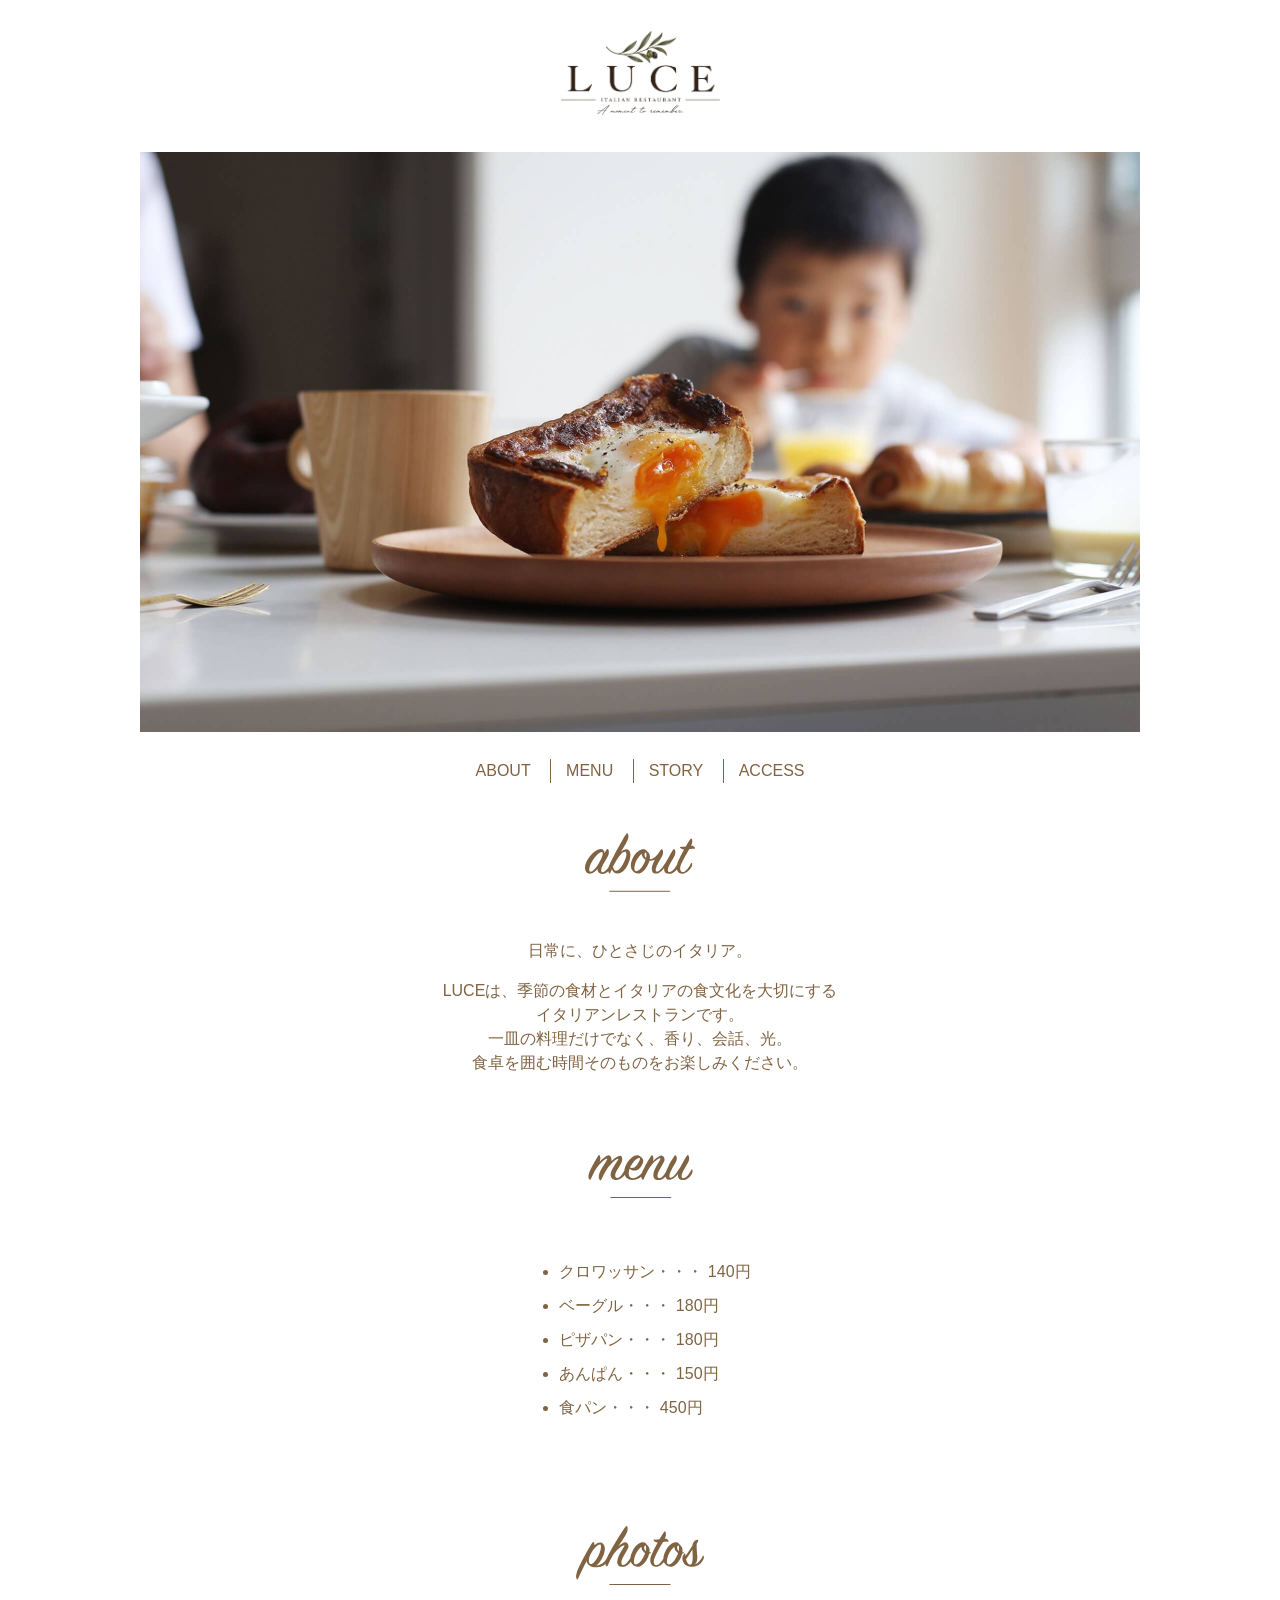
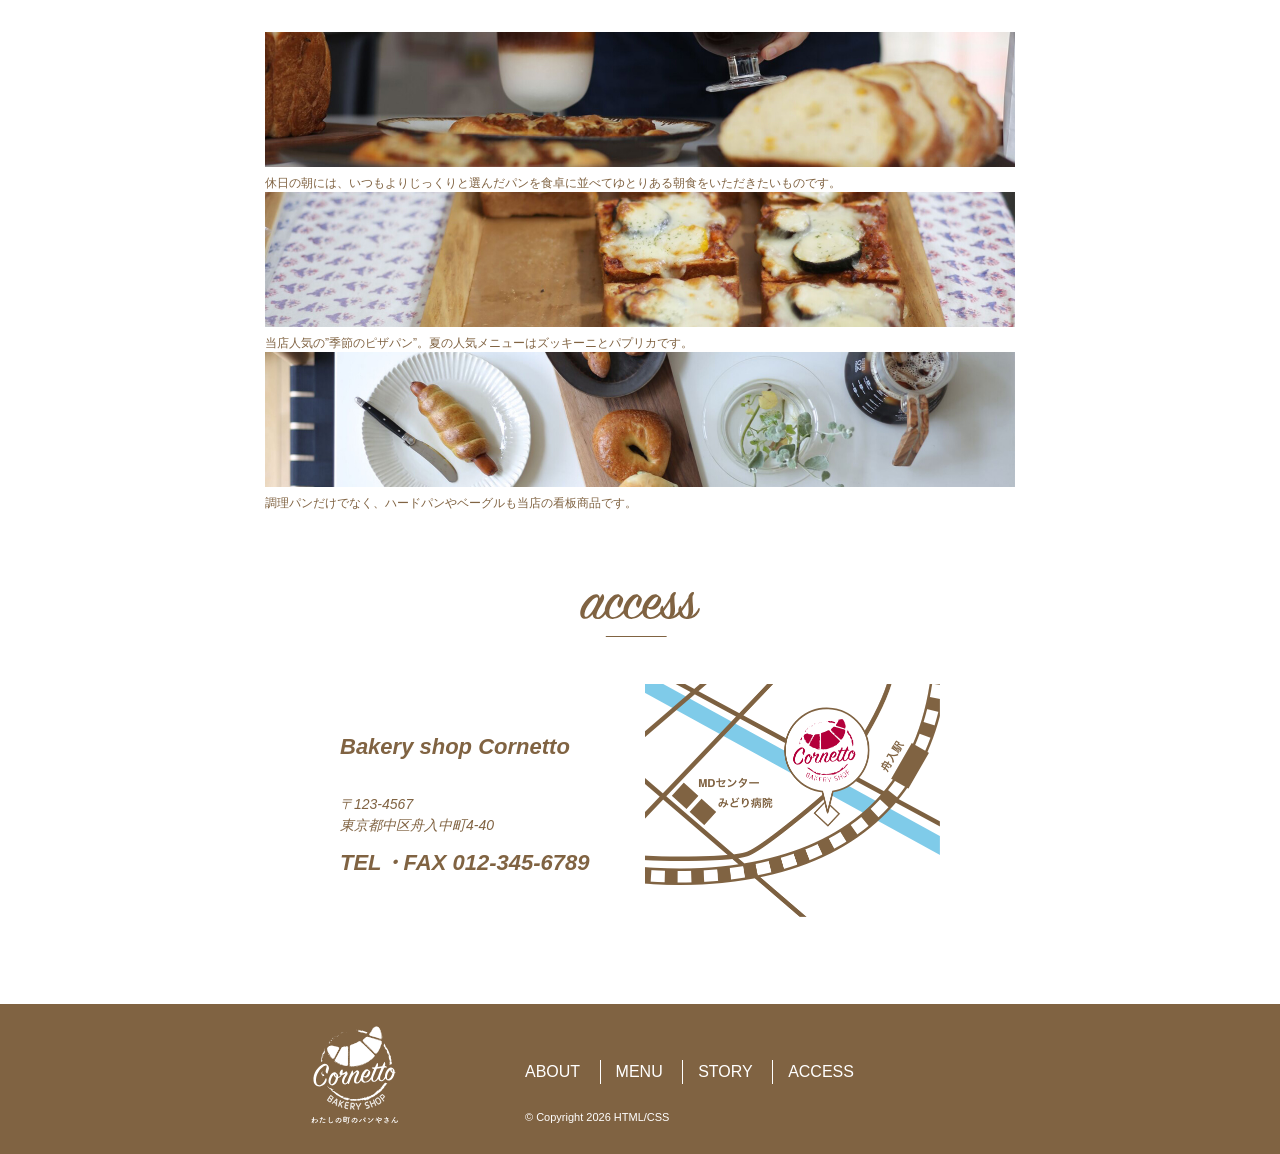
==== cornetto-custom/index.html @ 2a319b75 "Add files via upload" ====
<!doctype html>
<html lang="ja">

<head>
  <meta charset="utf-8">
  <title>20260827-hc_Cornetto-custom</title>
  <meta name="keywords" content="イタリアン,レストラン,東京,パスタ,ディナー">
  <meta name="description" content="LUCEは、季節の食材とイタリアの食文化を大切にするイタリアンレストランです。">
  <link rel="stylesheet" href="css/normalize.css">
  <link rel="stylesheet" href="css/style.css">
</head>

<body>
  <!-- ヘッダーエリア -->
  <header class="header">
    <h1 class="logo">
      <img src="img/LUCE.png" alt="LUCE" width="207" height="207">
    </h1>
  </header>

  <!-- メインエリア -->
  <main class="main">
    <!-- メインイメージ -->
    <figure class="top">
      <img src="img/top.jpg" alt="Cornettoのパン">
    </figure>

    <!-- ナビゲーション -->
    <nav class="nav">
      <ul class="nav-list">
        <li><a href="#about">about</a></li>
        <li><a href="#menu">menu</a></li>
        <li><a href="#photos">story</a></li>
        <li><a href="#access">access</a></li>
      </ul>
    </nav>

    <!-- aboutセクション -->
    <section id="about" class="section about">
    <h2 class="heading">
    <img src="img/ttl_about.svg" alt="about">
    </h2>

    <p class="lead">
    日常に、ひとさじのイタリア。
    </p>

  <p>
    LUCEは、季節の食材とイタリアの食文化を大切にする<br>
    イタリアンレストランです。<br>
    一皿の料理だけでなく、香り、会話、光。<br>
    食卓を囲む時間そのものをお楽しみください。
  </p>
</section>

    <!-- menuセクション -->
    <section id="menu" class="section menu">
      <h2 class="heading">
        <img src="img/ttl_menu.svg" alt="menu">
      </h2>
      <ul class="menu-list">
        <li>クロワッサン・・・ 140円</li>
        <li>ベーグル・・・ 180円</li>
        <li>ピザパン・・・ 180円</li>
        <li>あんぱん・・・ 150円</li>
        <li>食パン・・・ 450円</li>
      </ul>
    </section>

    <!-- photosセクション -->
    <section id="photos" class="section photos">
      <h2 class="heading">
        <img src="img/ttl_photos.svg" alt="photos">
      </h2>
      <ul class="photos-list">
        <li>
          <figure>
            <img src="img/photos_01.jpg" alt="ゆとりある朝食">
            <figcaption>休日の朝には、いつもよりじっくりと選んだパンを食卓に並べてゆとりある朝食をいただきたいものです。</figcaption>
          </figure>
        </li>
        <li>
          <figure>
            <img src="img/photos_02.jpg" alt="季節のピザパン">
            <figcaption>当店人気の”季節のピザパン”。夏の人気メニューはズッキーニとパプリカです。</figcaption>
          </figure>
        </li>
        <li>
          <figure>
            <img src="img/photos_03.jpg" alt="ハードパンやベーグル">
            <figcaption>調理パンだけでなく、ハードパンやベーグルも当店の看板商品です。</figcaption>
          </figure>
        </li>
      </ul>
    </section>

    <!-- accessセクション -->
    <section id="access" class="section access">
      <h2 class="heading">
        <img src="img/ttl_access.svg" alt="access">
      </h2>
      <div class="access-row">
        <address class="access-address">
          <strong>Bakery shop Cornetto</strong><br>
          〒123-4567<br>
          東京都中区舟入中町4-40<br>
          <strong>TEL・FAX 012-345-6789</strong>
        </address>

        <figure class="access-map">
          <img src="img/map.png" alt="店舗周辺地図">
        </figure>
      </div> <!-- /.access-row -->
    </section>
  </main>

<!-- フッターエリア -->
  <footer class="footer">
    <div class="footer-container">
      <p class="footer-logo">
       <img src="img/logo_w.svg" alt="Cornetto"></p>
      <div class="footer-body">
        <nav class="footer-nav">
          <ul class="footer-nav-list">
            <li><a href="#about">about</a></li>
            <li><a href="#menu">menu</a></li>
            <li><a href="#photos">story</a></li>
            <li><a href="#access">access</a></li>
          </ul>
        </nav>
        <p class="copyright">
          <small>&copy; Copyright 2026 HTML/CSS</small></p>
      </div> <!-- /.footer-body -->
    </div> <!-- /.footer-container -->
  </footer>
</body>

</html>
---- cornetto-custom/css/style.css ----
@charset "UTF-8";

/* 初期スタイル調整 */
* {
    box-sizing: border-box;
}

/* body全体の初期スタイル調整 */
body {
    font-family: -apple-system, BlinkMacSystemFont, "Helvetica Neue", YuGothic, "ヒラギノ角ゴ ProN W3", "Hiragino Kaku Gothic ProN", Arial, "メイリオ", Meiryo, sans-serif;
    
    font-size: 16px;
    line-height: 1.5;
    color: #806342;
    background-color: #fff;
}

/* 各要素の初期スタイル調整 */
h1, h2 {
    margin-top: 0;
    margin-bottom: 30px;
    line-height: 1.2;
}

a {
    color: #806342;
    text-decoration: none;
}
a:hover {
    text-decoration: underline;
}

p {
    margin-top: 0;
    margin-bottom: 1em;
}

ul {
    margin: 1em 0;
    padding: 0;
    list-style: none;
}

figure {
    margin: 0;
}

img {
    max-width: 100%;
    height: auto;
}

address {
    font-style: none;
}

/* ヘッダーエリア */
.header {
    width: 1000px;
    margin: 0 auto;
    padding: 20px 0;
}

/* ロゴ */
.logo {
    margin: 0;
    text-align: center;
}

.logo img {
    width: 207px;
    height: auto;
}

/* メインエリア */
.main {
    width: 1000px;
    margin: 0 auto;
}

/* メインイメージ */
.top {
    margin-bottom: 20px;
    text-align: center;
}

/* ナビゲーション */
.nav {
    margin-bottom: 50px;
    text-align: center;
}

.nav-list li {
    display: inline-block;
    margin: 0;
    border-left: 1px solid #806342;
}

.nav-list li:first-child {
    border-left: none;
}

.nav-list a {
    display: inline-block;
    padding: 0 15px;
    line-height: 1.2;
    text-transform: uppercase;
}
/* セクション */
.section {
    margin: 0 auto 80px;
}

/* 見出し */
.heading {
    margin-bottom: 40px;
    text-align: center;
}

/* セクション about */
.about {
    text-align: center;
}

/* セクション menu */
.menu {
    text-align: center;
}

.menu-list {
    display: inline-block;
    margin-left: 30px;
    list-style: disc;
    text-align: left;
}

.menu-list li {
    margin-bottom: 10px;
}

/* セクション photos */
.photos {
    width: 750px;
}

.photos-list {
    margin-bottom: 30px;
}

.photos figcaption {
    font-size: 12px;
}

/* セクション access */
.access {
    width: 600px;
}

.access-row {
    display: flex;
    justify-content: space-between;
    align-items: center;
    margin: 0 auto;
}

.access-address {
    font-size: 14px;
}

.access-address strong {
    display: block;
    margin: 10px 0;
    font-size: 22px;
}

.access-map {
    flex: 0 1 295px;
    max-width: 295px;
}

/* フッターエリア */
.footer {
    min-width: 1000px;
    margin: 0 auto;
    padding: 20px 0;
    background-color: #806342;
}

.footer-container {
    display: flex;
    width: 660px;
    margin: 0 auto;
}

.footer-logo {
    flex: 0 1 200px;
    max-width: 200px;
    margin: 0 ;
}

.footer-body {
    flex: 0 1 auto;
    padding-top: 20px;
}

.footer-nav {
    margin-bottom: 20px;
}

.footer-nav-list li {
    display: inline-block;
    margin: 0;
    border-left: 1px solid #fff;
}

.footer-nav-list li:first-child {
    border-left: none;
}

.footer-nav-list li:first-child {
    border-left: none;
   
}

.footer-nav-list a {
    display: inline-block;
    padding: 0 15px;
    line-height: 1.2;
    color: #fff;
    text-transform: uppercase;
}

/* コピーライト */
.copyright {
    color: #fff;
    margin: 0;
    padding-left: 15px;
}

.copyright small {
    font-size: 11px;
}
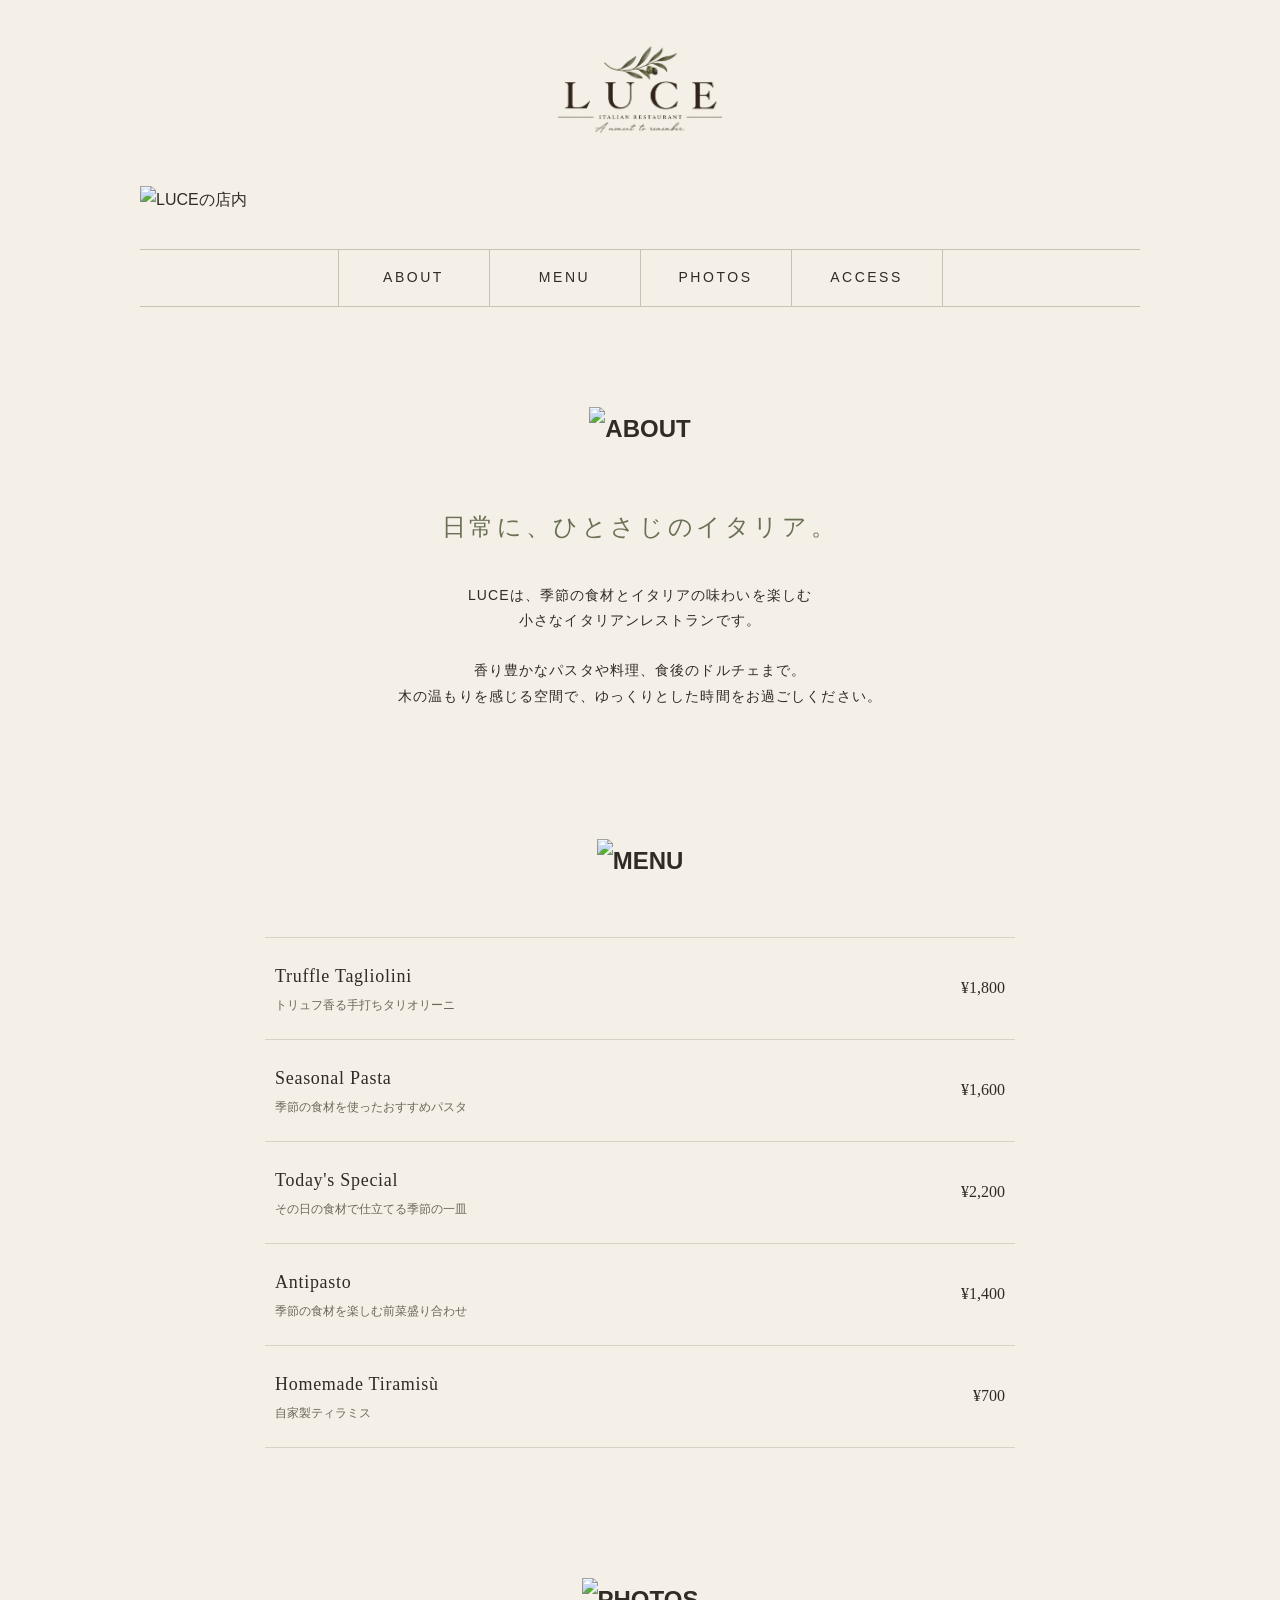
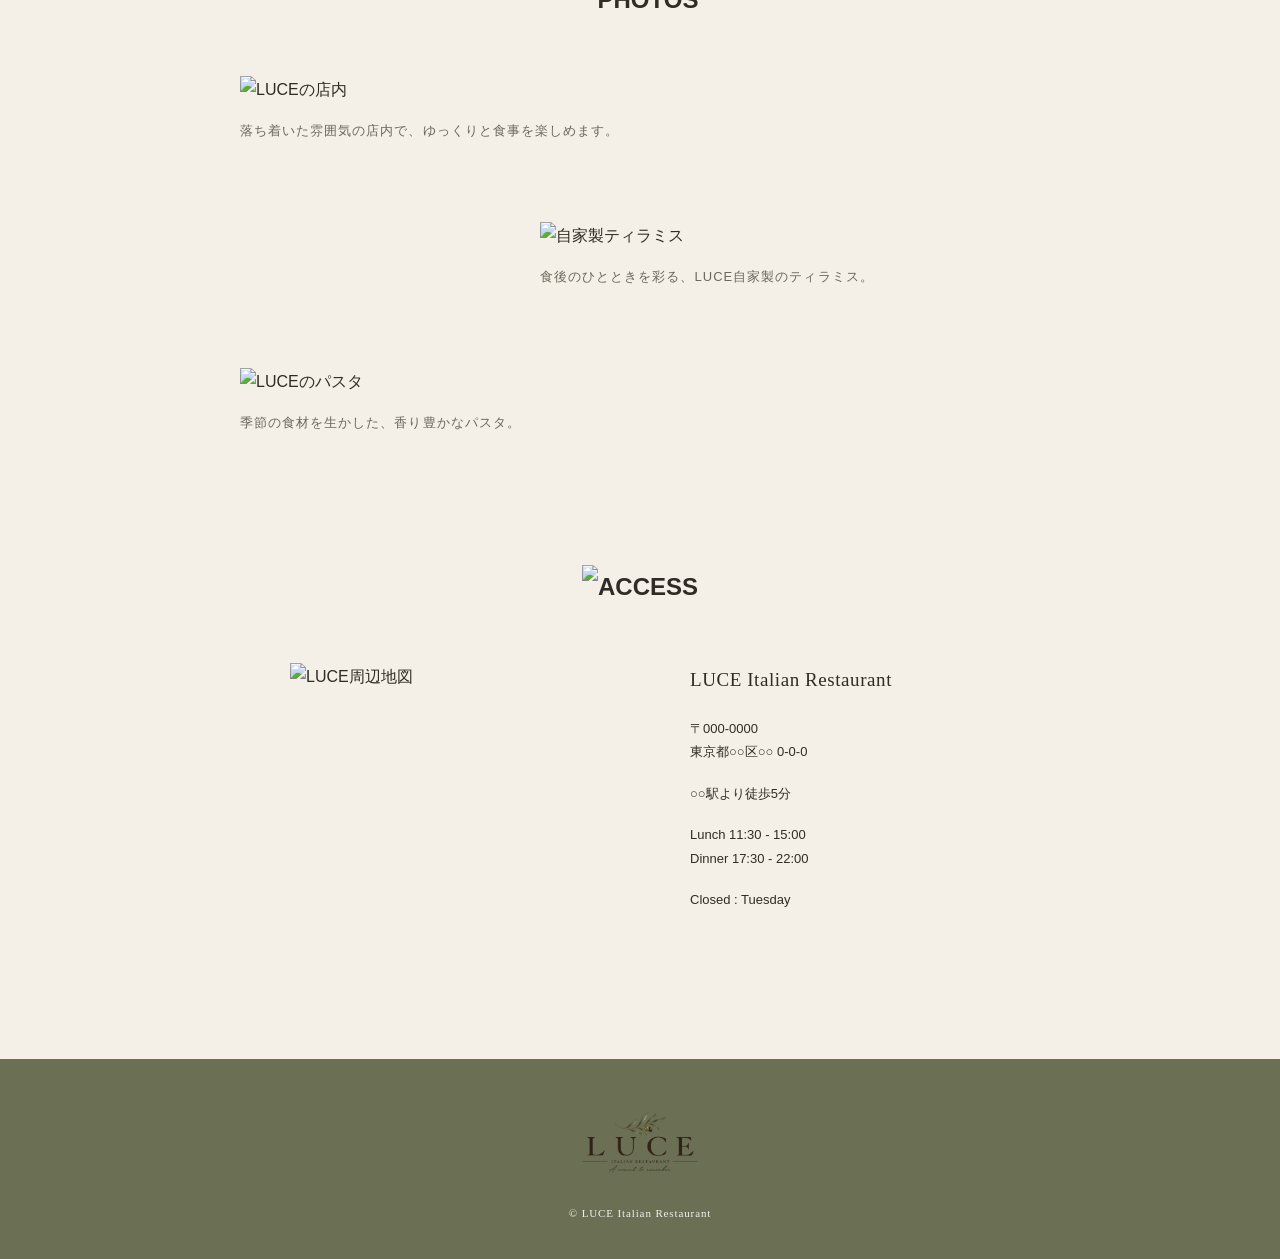
==== commit 95f180c4: "Refactor index.html for cornetto-custom Updated HTML structure and content for cornetto-custom page." ====
--- a/cornetto-custom/index.html
+++ b/cornetto-custom/index.html
@@ -1,138 +1,206 @@
-<!doctype html>
+<!DOCTYPE html>
 <html lang="ja">
 
 <head>
-  <meta charset="utf-8">
-  <title>20260827-hc_Cornetto-custom</title>
-  <meta name="keywords" content="イタリアン,レストラン,東京,パスタ,ディナー">
-  <meta name="description" content="LUCEは、季節の食材とイタリアの食文化を大切にするイタリアンレストランです。">
-  <link rel="stylesheet" href="css/normalize.css">
+  <meta charset="UTF-8">
+  <meta name="viewport" content="width=device-width, initial-scale=1.0">
+  <title>cornetto-custom</title>
   <link rel="stylesheet" href="css/style.css">
 </head>
 
 <body>
-  <!-- ヘッダーエリア -->
+
   <header class="header">
     <h1 class="logo">
-      <img src="img/LUCE.png" alt="LUCE" width="207" height="207">
+      <img src="img/LUCE.png" alt="LUCE">
     </h1>
   </header>
 
-  <!-- メインエリア -->
-  <main class="main">
-    <!-- メインイメージ -->
-    <figure class="top">
-      <img src="img/top.jpg" alt="Cornettoのパン">
-    </figure>
+
+  <main>
+
+    <!-- メインビジュアル -->
+    <div class="top">
+      <img src="img/photo01.jpg" alt="LUCEの店内">
+    </div>
+
 
     <!-- ナビゲーション -->
     <nav class="nav">
-      <ul class="nav-list">
-        <li><a href="#about">about</a></li>
-        <li><a href="#menu">menu</a></li>
-        <li><a href="#photos">story</a></li>
-        <li><a href="#access">access</a></li>
+      <ul>
+        <li><a href="#about">ABOUT</a></li>
+        <li><a href="#menu">MENU</a></li>
+        <li><a href="#photos">PHOTOS</a></li>
+        <li><a href="#access">ACCESS</a></li>
       </ul>
     </nav>
 
-    <!-- aboutセクション -->
-    <section id="about" class="section about">
-    <h2 class="heading">
-    <img src="img/ttl_about.svg" alt="about">
-    </h2>
-
-    <p class="lead">
-    日常に、ひとさじのイタリア。
-    </p>
-
-  <p>
-    LUCEは、季節の食材とイタリアの食文化を大切にする<br>
-    イタリアンレストランです。<br>
-    一皿の料理だけでなく、香り、会話、光。<br>
-    食卓を囲む時間そのものをお楽しみください。
-  </p>
+
+    <!-- ABOUT -->
+    <section id="about" class="about">
+
+      <h2>
+        <img src="img/ttl_about 1.svg" alt="ABOUT">
+      </h2>
+
+      <div class="about-text">
+
+        <p class="lead">
+          日常に、ひとさじのイタリア。
+        </p>
+
+        <p>
+          LUCEは、季節の食材とイタリアの味わいを楽しむ<br>
+          小さなイタリアンレストランです。
+        </p>
+
+        <p>
+          香り豊かなパスタや料理、食後のドルチェまで。<br>
+          木の温もりを感じる空間で、ゆっくりとした時間をお過ごしください。
+        </p>
+
+      </div>
+
+    </section>
+
+
+    <!-- MENU -->
+    <section id="menu" class="menu">
+
+      <h2>
+        <img src="img/ttl_menu 1.svg" alt="MENU">
+      </h2>
+
+      <ul class="menu-list">
+
+        <li>
+          <div>
+            <h3>Truffle Tagliolini</h3>
+            <p>トリュフ香る手打ちタリオリーニ</p>
+          </div>
+          <span>¥1,800</span>
+        </li>
+
+        <li>
+          <div>
+            <h3>Seasonal Pasta</h3>
+            <p>季節の食材を使ったおすすめパスタ</p>
+          </div>
+          <span>¥1,600</span>
+        </li>
+
+        <li>
+          <div>
+            <h3>Today's Special</h3>
+            <p>その日の食材で仕立てる季節の一皿</p>
+          </div>
+          <span>¥2,200</span>
+        </li>
+
+        <li>
+          <div>
+            <h3>Antipasto</h3>
+            <p>季節の食材を楽しむ前菜盛り合わせ</p>
+          </div>
+          <span>¥1,400</span>
+        </li>
+
+        <li>
+          <div>
+            <h3>Homemade Tiramisù</h3>
+            <p>自家製ティラミス</p>
+          </div>
+          <span>¥700</span>
+        </li>
+
+      </ul>
+
+    </section>
+
+
+    <!-- PHOTOS -->
+<section id="photos" class="photos">
+
+  <h2>
+    <img src="img/ttl_photos 1.svg" alt="PHOTOS">
+  </h2>
+
+  <div class="photo-list">
+
+    <figure class="photo-item photo-left">
+      <img src="img/photo02.jpg" alt="LUCEの店内">
+      <figcaption>落ち着いた雰囲気の店内で、ゆっくりと食事を楽しめます。</figcaption>
+    </figure>
+
+    <figure class="photo-item photo-right">
+      <img src="img/photo03.jpg" alt="自家製ティラミス">
+      <figcaption>食後のひとときを彩る、LUCE自家製のティラミス。</figcaption>
+    </figure>
+
+    <figure class="photo-item photo-left">
+      <img src="img/photo05.jpg" alt="LUCEのパスタ">
+      <figcaption>季節の食材を生かした、香り豊かなパスタ。</figcaption>
+    </figure>
+
+  </div>
+
 </section>
 
-    <!-- menuセクション -->
-    <section id="menu" class="section menu">
-      <h2 class="heading">
-        <img src="img/ttl_menu.svg" alt="menu">
+    <!-- ACCESS -->
+    <section id="access" class="access">
+
+      <h2>
+        <img src="img/ttl_access 1.svg" alt="ACCESS">
       </h2>
-      <ul class="menu-list">
-        <li>クロワッサン・・・ 140円</li>
-        <li>ベーグル・・・ 180円</li>
-        <li>ピザパン・・・ 180円</li>
-        <li>あんぱん・・・ 150円</li>
-        <li>食パン・・・ 450円</li>
-      </ul>
+
+      <div class="access-content">
+
+        <div class="map">
+          <img src="img/photo06.jpg" alt="LUCE周辺地図">
+        </div>
+
+        <div class="access-text">
+
+          <h3>LUCE Italian Restaurant</h3>
+
+          <p>
+            〒000-0000<br>
+            東京都○○区○○ 0-0-0
+          </p>
+
+          <p>
+            ○○駅より徒歩5分
+          </p>
+
+          <p>
+            Lunch 11:30 - 15:00<br>
+            Dinner 17:30 - 22:00
+          </p>
+
+          <p>
+            Closed : Tuesday
+          </p>
+
+        </div>
+
+      </div>
+
     </section>
 
-    <!-- photosセクション -->
-    <section id="photos" class="section photos">
-      <h2 class="heading">
-        <img src="img/ttl_photos.svg" alt="photos">
-      </h2>
-      <ul class="photos-list">
-        <li>
-          <figure>
-            <img src="img/photos_01.jpg" alt="ゆとりある朝食">
-            <figcaption>休日の朝には、いつもよりじっくりと選んだパンを食卓に並べてゆとりある朝食をいただきたいものです。</figcaption>
-          </figure>
-        </li>
-        <li>
-          <figure>
-            <img src="img/photos_02.jpg" alt="季節のピザパン">
-            <figcaption>当店人気の”季節のピザパン”。夏の人気メニューはズッキーニとパプリカです。</figcaption>
-          </figure>
-        </li>
-        <li>
-          <figure>
-            <img src="img/photos_03.jpg" alt="ハードパンやベーグル">
-            <figcaption>調理パンだけでなく、ハードパンやベーグルも当店の看板商品です。</figcaption>
-          </figure>
-        </li>
-      </ul>
-    </section>
-
-    <!-- accessセクション -->
-    <section id="access" class="section access">
-      <h2 class="heading">
-        <img src="img/ttl_access.svg" alt="access">
-      </h2>
-      <div class="access-row">
-        <address class="access-address">
-          <strong>Bakery shop Cornetto</strong><br>
-          〒123-4567<br>
-          東京都中区舟入中町4-40<br>
-          <strong>TEL・FAX 012-345-6789</strong>
-        </address>
-
-        <figure class="access-map">
-          <img src="img/map.png" alt="店舗周辺地図">
-        </figure>
-      </div> <!-- /.access-row -->
-    </section>
   </main>
 
-<!-- フッターエリア -->
+
+  <!-- footer -->
   <footer class="footer">
-    <div class="footer-container">
-      <p class="footer-logo">
-       <img src="img/logo_w.svg" alt="Cornetto"></p>
-      <div class="footer-body">
-        <nav class="footer-nav">
-          <ul class="footer-nav-list">
-            <li><a href="#about">about</a></li>
-            <li><a href="#menu">menu</a></li>
-            <li><a href="#photos">story</a></li>
-            <li><a href="#access">access</a></li>
-          </ul>
-        </nav>
-        <p class="copyright">
-          <small>&copy; Copyright 2026 HTML/CSS</small></p>
-      </div> <!-- /.footer-body -->
-    </div> <!-- /.footer-container -->
+
+    <div class="footer-logo">
+      <img src="img/LUCE.png" alt="LUCE">
+    </div>
+
+    <p>© LUCE Italian Restaurant</p>
+
   </footer>
+
 </body>
 
-</html>+</html>
--- a/cornetto-custom/css/style.css
+++ b/cornetto-custom/css/style.css
@@ -1,242 +1,333 @@
 @charset "UTF-8";
 
-/* 初期スタイル調整 */
-* {
-    box-sizing: border-box;
-}
-
-/* body全体の初期スタイル調整 */
+
+/* ------------------------------
+   全体
+------------------------------ */
+
+html {
+  scroll-behavior: smooth;
+}
+
 body {
-    font-family: -apple-system, BlinkMacSystemFont, "Helvetica Neue", YuGothic, "ヒラギノ角ゴ ProN W3", "Hiragino Kaku Gothic ProN", Arial, "メイリオ", Meiryo, sans-serif;
-    
-    font-size: 16px;
-    line-height: 1.5;
-    color: #806342;
-    background-color: #fff;
-}
-
-/* 各要素の初期スタイル調整 */
-h1, h2 {
-    margin-top: 0;
-    margin-bottom: 30px;
-    line-height: 1.2;
-}
-
-a {
-    color: #806342;
-    text-decoration: none;
-}
-a:hover {
-    text-decoration: underline;
-}
-
-p {
-    margin-top: 0;
-    margin-bottom: 1em;
-}
-
-ul {
-    margin: 1em 0;
-    padding: 0;
-    list-style: none;
-}
-
-figure {
-    margin: 0;
-}
-
-img {
-    max-width: 100%;
-    height: auto;
-}
-
-address {
-    font-style: none;
-}
-
-/* ヘッダーエリア */
+  margin: 0;
+  padding: 0;
+  background-color: #F4F0E7;
+  color: #302B25;
+  font-family:
+    "Helvetica Neue",
+    "Hiragino Kaku Gothic ProN",
+    "Yu Gothic",
+    sans-serif;
+  line-height: 1.8;
+}
+
+
+/* ------------------------------
+   header
+------------------------------ */
+
 .header {
-    width: 1000px;
-    margin: 0 auto;
-    padding: 20px 0;
-}
-
-/* ロゴ */
+  width: 1000px;
+  margin: 0 auto;
+  padding: 35px 0 25px;
+  text-align: center;
+}
+
 .logo {
-    margin: 0;
-    text-align: center;
+  margin: 0;
 }
 
 .logo img {
-    width: 207px;
-    height: auto;
-}
-
-/* メインエリア */
-.main {
-    width: 1000px;
-    margin: 0 auto;
-}
-
-/* メインイメージ */
+  width: auto;
+  height: 107px;
+  display: inline-block;
+  object-fit: contain;
+}
+
+
+/* ------------------------------
+   main
+------------------------------ */
+
+main {
+  width: 1000px;
+  margin: 0 auto;
+}
+
+
+/* ------------------------------
+   メインビジュアル
+------------------------------ */
+
 .top {
-    margin-bottom: 20px;
-    text-align: center;
-}
-
-/* ナビゲーション */
+  width: 100%;
+  margin: 0 0 35px;
+}
+
+.top img {
+  display: block;
+  width: 100%;
+  height: auto;
+}
+
+
+/* ------------------------------
+   navigation
+------------------------------ */
+
 .nav {
-    margin-bottom: 50px;
-    text-align: center;
-}
-
-.nav-list li {
-    display: inline-block;
-    margin: 0;
-    border-left: 1px solid #806342;
-}
-
-.nav-list li:first-child {
-    border-left: none;
-}
-
-.nav-list a {
-    display: inline-block;
-    padding: 0 15px;
-    line-height: 1.2;
-    text-transform: uppercase;
-}
-/* セクション */
-.section {
-    margin: 0 auto 80px;
-}
-
-/* 見出し */
-.heading {
-    margin-bottom: 40px;
-    text-align: center;
-}
-
-/* セクション about */
+  margin: 0 0 100px;
+  border-top: 1px solid #C8C1B5;
+  border-bottom: 1px solid #C8C1B5;
+}
+
+.nav ul {
+  display: flex;
+  justify-content: center;
+  margin: 0;
+  padding: 0;
+  list-style: none;
+}
+
+.nav li {
+  width: 150px;
+  text-align: center;
+  border-left: 1px solid #C8C1B5;
+}
+
+.nav li:last-child {
+  border-right: 1px solid #C8C1B5;
+}
+
+.nav a {
+  display: block;
+  padding: 15px 10px;
+  color: #302B25;
+  text-decoration: none;
+  font-size: 14px;
+  letter-spacing: 0.18em;
+  transition: 0.3s;
+}
+
+.nav a:hover {
+  color: #6B7055;
+}
+
+
+/* ------------------------------
+   section 共通
+------------------------------ */
+
+section {
+  margin-bottom: 130px;
+}
+
+section h2 {
+  margin: 0 0 55px;
+  text-align: center;
+}
+
+section h2 img {
+  display: inline-block;
+  max-width: 100%;
+  height: auto;
+}
+
+
+/* ------------------------------
+   ABOUT
+------------------------------ */
+
 .about {
-    text-align: center;
-}
-
-/* セクション menu */
+  text-align: center;
+}
+
+.about-text {
+  font-size: 14px;
+  letter-spacing: 0.08em;
+}
+
+.about-text p {
+  margin: 0 0 25px;
+}
+
+.about-text .lead {
+  margin-bottom: 35px;
+  font-size: 24px;
+  font-weight: 500;
+  letter-spacing: 0.15em;
+  color: #6B7055;
+}
+
+
+/* ------------------------------
+   MENU
+------------------------------ */
+
 .menu {
-    text-align: center;
+  width: 750px;
+  margin-left: auto;
+  margin-right: auto;
 }
 
 .menu-list {
-    display: inline-block;
-    margin-left: 30px;
-    list-style: disc;
-    text-align: left;
+  margin: 0;
+  padding: 0;
+  list-style: none;
 }
 
 .menu-list li {
-    margin-bottom: 10px;
-}
-
-/* セクション photos */
+  display: flex;
+  justify-content: space-between;
+  align-items: center;
+  padding: 22px 10px;
+  border-bottom: 1px solid #D8D1C4;
+}
+
+.menu-list li:first-child {
+  border-top: 1px solid #D8D1C4;
+}
+
+.menu-list h3 {
+  margin: 0 0 3px;
+  font-family: Georgia, "Times New Roman", serif;
+  font-size: 18px;
+  font-weight: normal;
+  letter-spacing: 0.04em;
+}
+
+.menu-list p {
+  margin: 0;
+  font-size: 12px;
+  color: #6D665D;
+}
+
+.menu-list span {
+  font-family: Georgia, "Times New Roman", serif;
+  font-size: 16px;
+  white-space: nowrap;
+}
+
+
+/* ------------------------------
+   PHOTOS
+------------------------------ */
+
 .photos {
-    width: 750px;
-}
-
-.photos-list {
-    margin-bottom: 30px;
-}
-
-.photos figcaption {
-    font-size: 12px;
-}
-
-/* セクション access */
+  width: 800px;
+  margin-left: auto;
+  margin-right: auto;
+}
+
+.photo-list {
+  display: flex;
+  flex-direction: column;
+  gap: 80px;
+}
+
+.photo-item {
+  width: 500px;
+  margin: 0;
+}
+
+.photo-item img {
+  display: block;
+  width: 100%;
+  height: auto;
+}
+
+.photo-item figcaption {
+  margin-top: 14px;
+  color: #6D665D;
+  font-size: 13px;
+  letter-spacing: 0.08em;
+  line-height: 1.8;
+}
+
+
+/* 1枚目・3枚目 → 左寄せ */
+
+.photo-left {
+  align-self: flex-start;
+}
+
+
+/* 2枚目 → 右寄せ */
+
+.photo-right {
+  align-self: flex-end;
+}
+
+
+/* ------------------------------
+   ACCESS
+------------------------------ */
+
 .access {
-    width: 600px;
-}
-
-.access-row {
-    display: flex;
-    justify-content: space-between;
-    align-items: center;
-    margin: 0 auto;
-}
-
-.access-address {
-    font-size: 14px;
-}
-
-.access-address strong {
-    display: block;
-    margin: 10px 0;
-    font-size: 22px;
-}
-
-.access-map {
-    flex: 0 1 295px;
-    max-width: 295px;
-}
-
-/* フッターエリア */
+  width: 700px;
+  margin-left: auto;
+  margin-right: auto;
+}
+
+.access-content {
+  display: flex;
+  gap: 40px;
+  align-items: flex-start;
+}
+
+.map {
+  width: 360px;
+  flex-shrink: 0;
+}
+
+.map img {
+  display: block;
+  width: 100%;
+  height: auto;
+}
+
+.access-text {
+  flex: 1;
+  font-size: 13px;
+}
+
+.access-text h3 {
+  margin: 0 0 20px;
+  font-family: Georgia, "Times New Roman", serif;
+  font-size: 19px;
+  font-weight: normal;
+  letter-spacing: 0.03em;
+}
+
+.access-text p {
+  margin: 0 0 18px;
+}
+
+
+/* ------------------------------
+   footer
+------------------------------ */
+
 .footer {
-    min-width: 1000px;
-    margin: 0 auto;
-    padding: 20px 0;
-    background-color: #806342;
-}
-
-.footer-container {
-    display: flex;
-    width: 660px;
-    margin: 0 auto;
-}
-
-.footer-logo {
-    flex: 0 1 200px;
-    max-width: 200px;
-    margin: 0 ;
-}
-
-.footer-body {
-    flex: 0 1 auto;
-    padding-top: 20px;
-}
-
-.footer-nav {
-    margin-bottom: 20px;
-}
-
-.footer-nav-list li {
-    display: inline-block;
-    margin: 0;
-    border-left: 1px solid #fff;
-}
-
-.footer-nav-list li:first-child {
-    border-left: none;
-}
-
-.footer-nav-list li:first-child {
-    border-left: none;
-   
-}
-
-.footer-nav-list a {
-    display: inline-block;
-    padding: 0 15px;
-    line-height: 1.2;
-    color: #fff;
-    text-transform: uppercase;
-}
-
-/* コピーライト */
-.copyright {
-    color: #fff;
-    margin: 0;
-    padding-left: 15px;
-}
-
-.copyright small {
-    font-size: 11px;
-}+  width: 100%;
+  margin-top: 120px;
+  padding: 45px 0 35px;
+  background-color: #6B7055;
+  color: #F4F0E7;
+  text-align: center;
+}
+
+.footer-logo img {
+  width: auto;
+  height: 75px;
+  object-fit: contain;
+  margin-bottom: 15px;
+}
+
+.footer p {
+  margin: 0;
+  font-family: Georgia, "Times New Roman", serif;
+  font-size: 11px;
+  letter-spacing: 0.08em;
+}
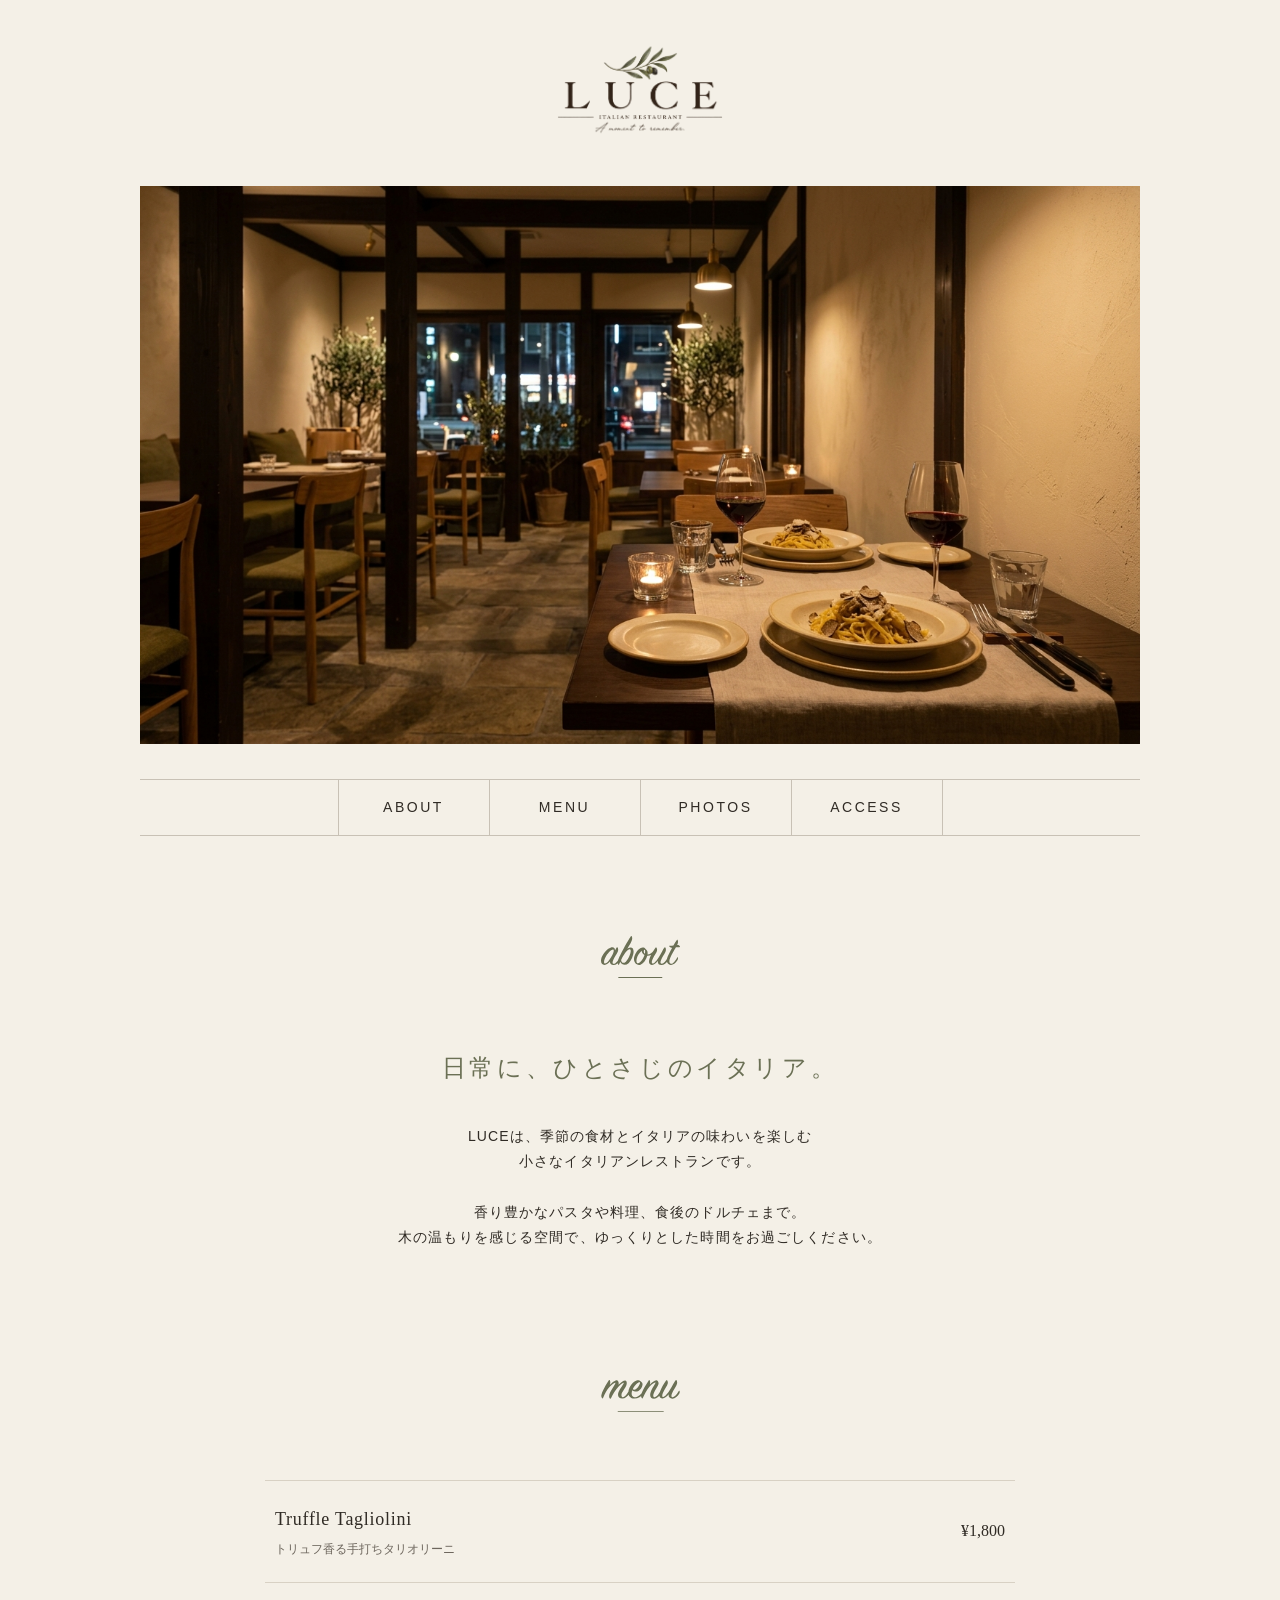
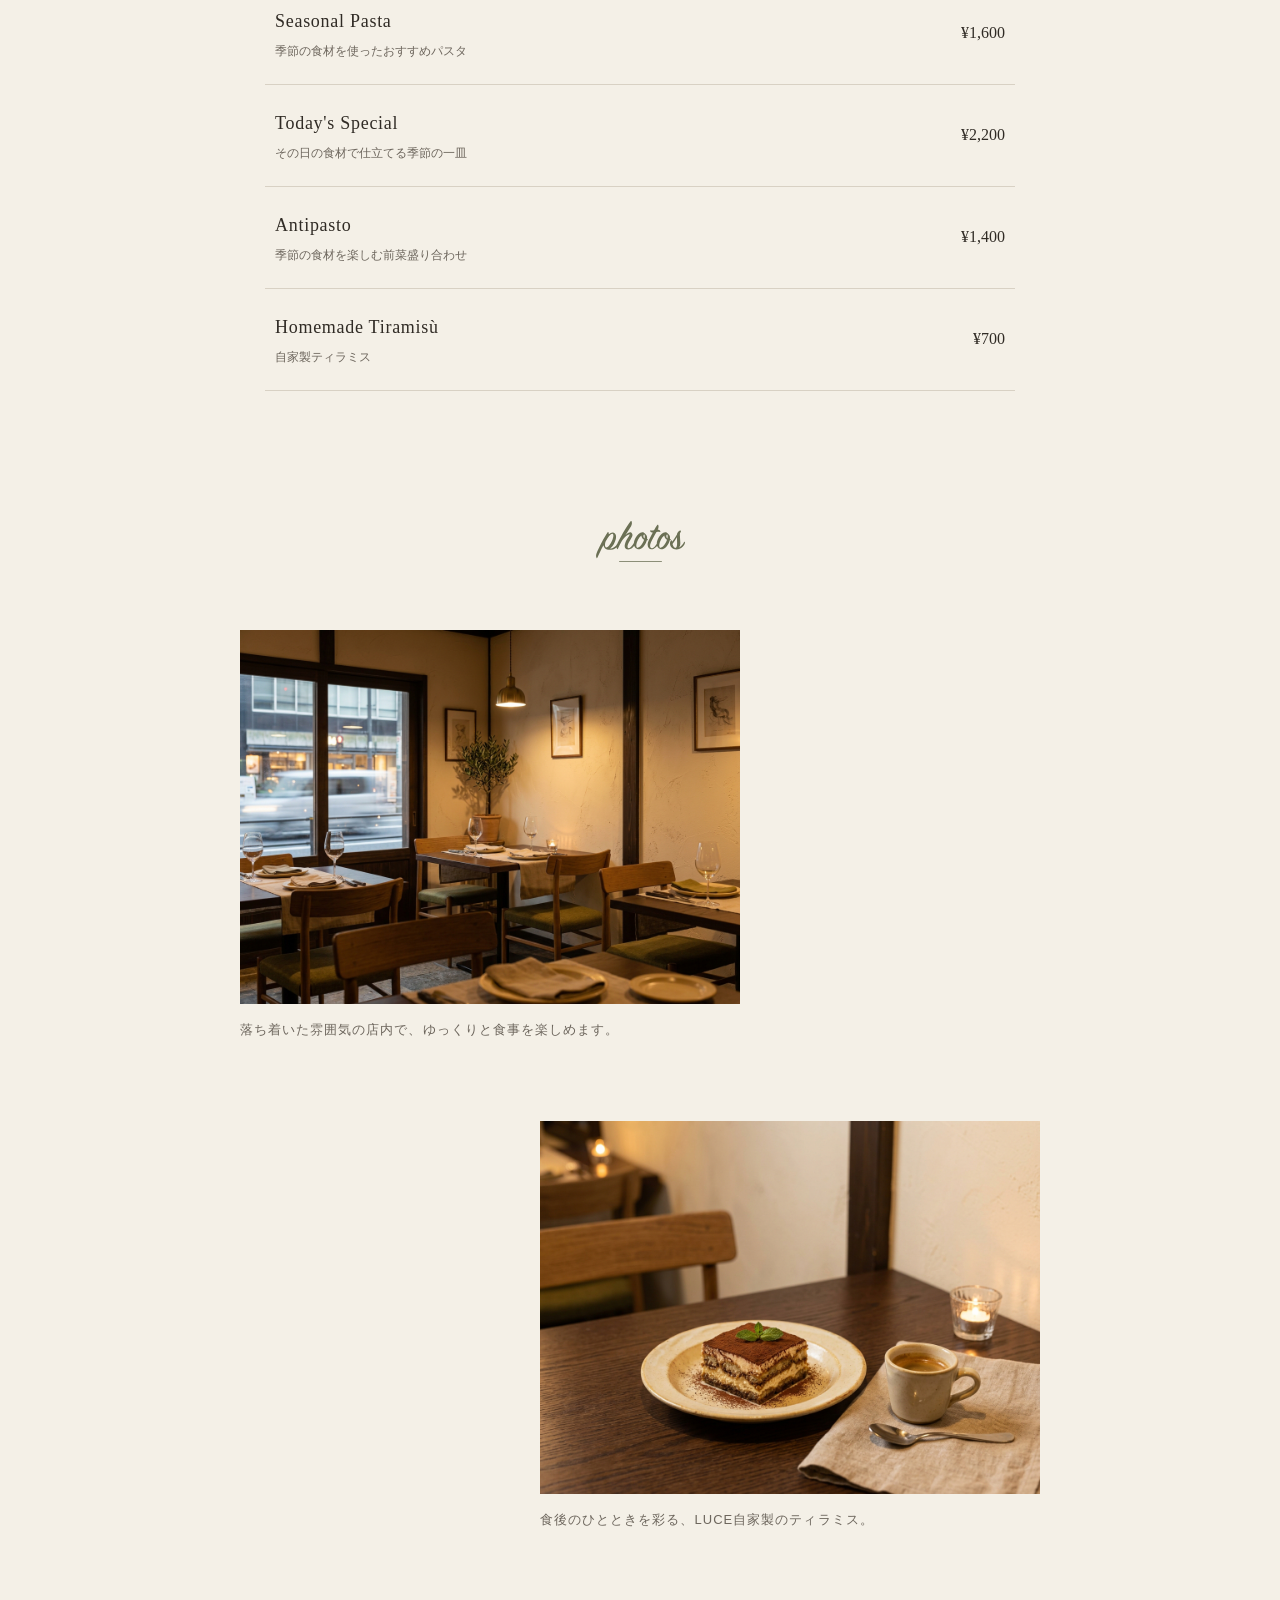
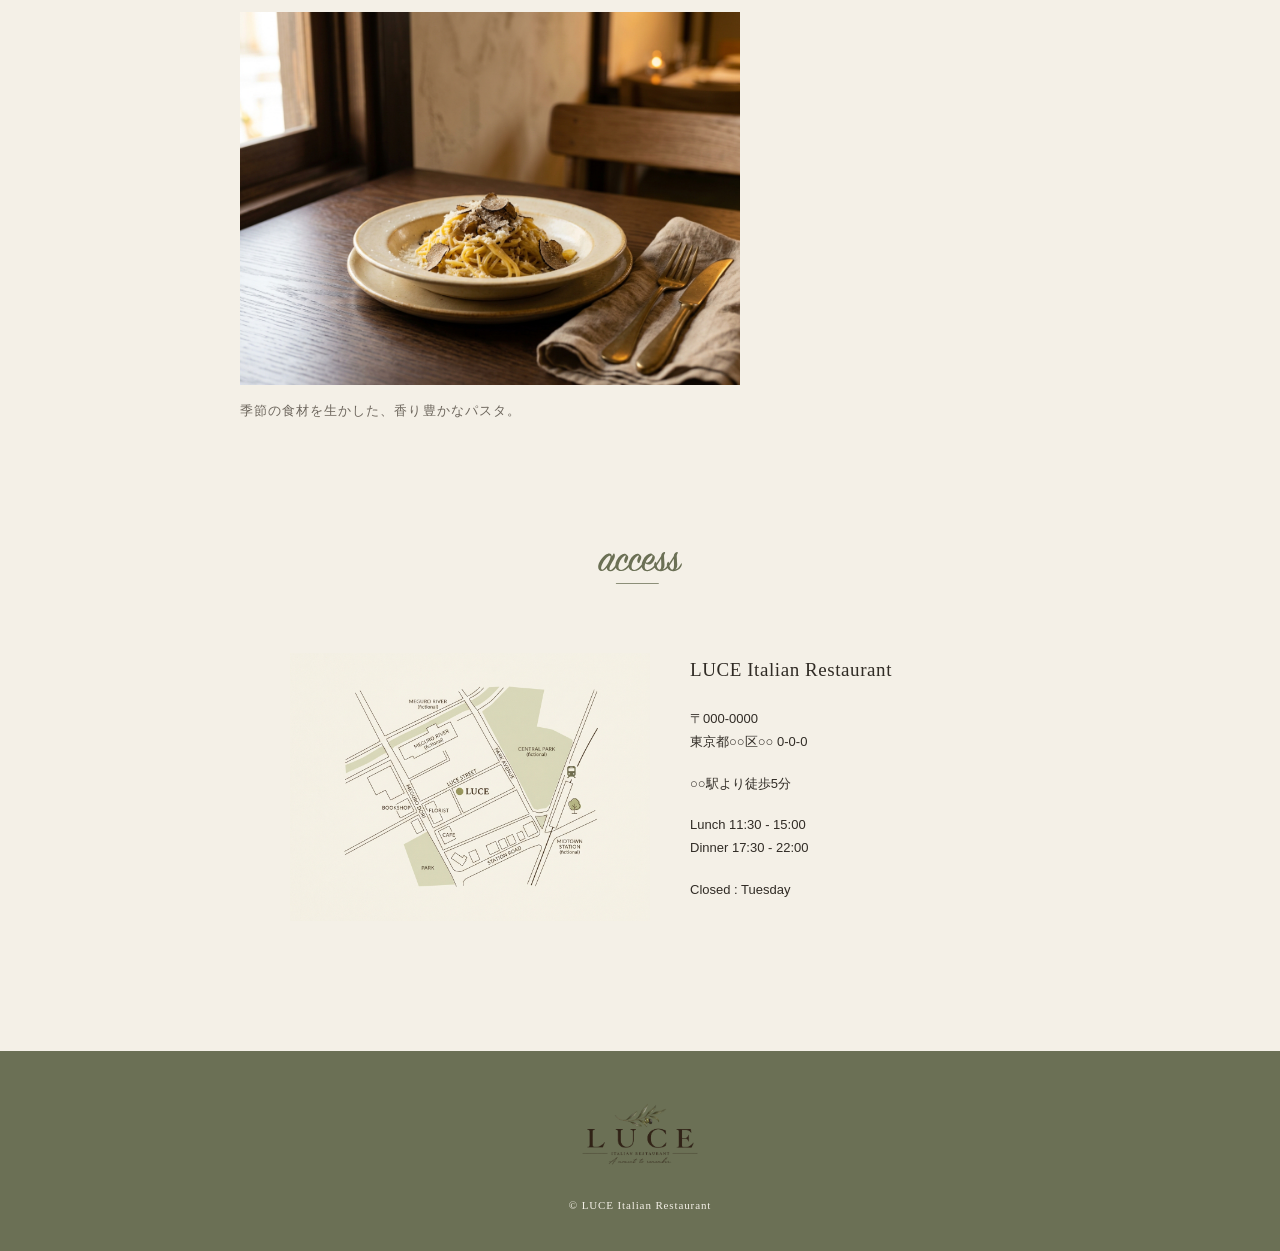
==== commit 93c19434: "Add files via upload" ====
--- a/cornetto-custom/index.html
+++ b/cornetto-custom/index.html
@@ -203,4 +203,4 @@
 
 </body>
 
-</html>
+</html>
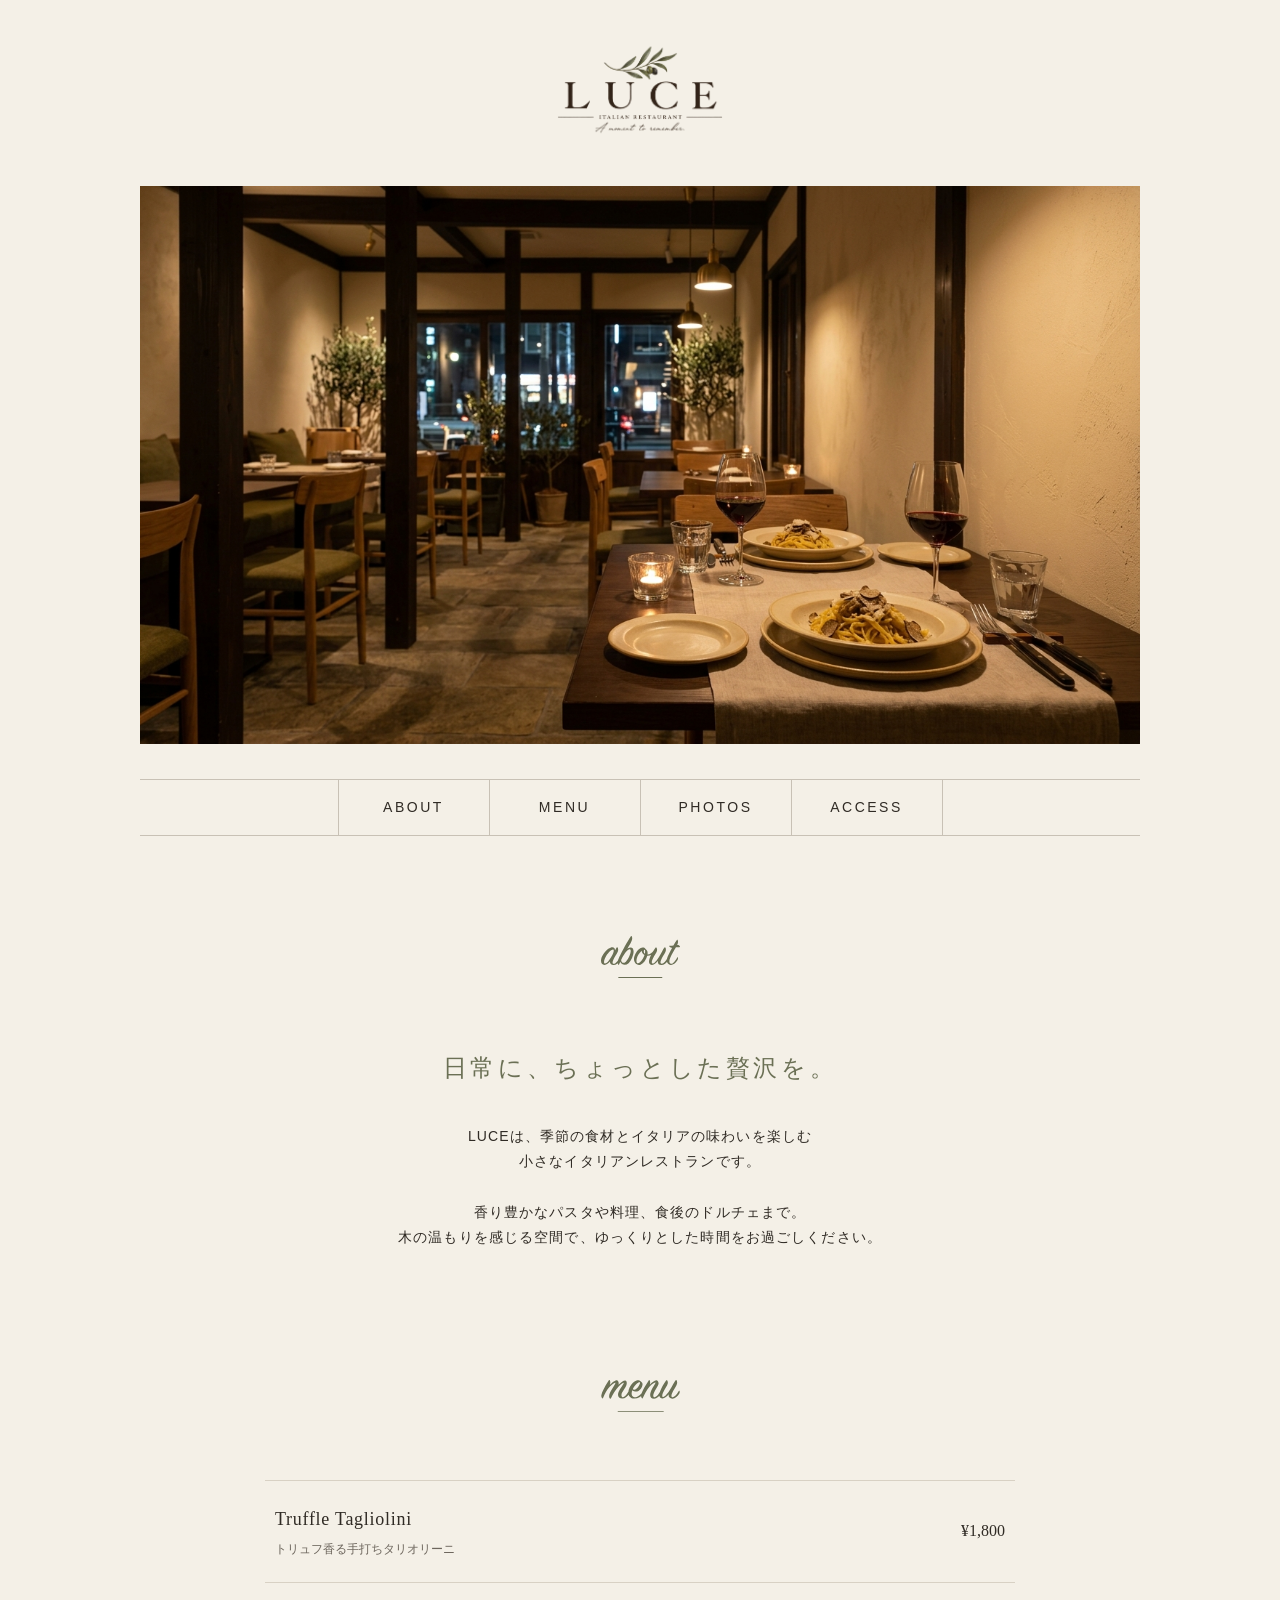
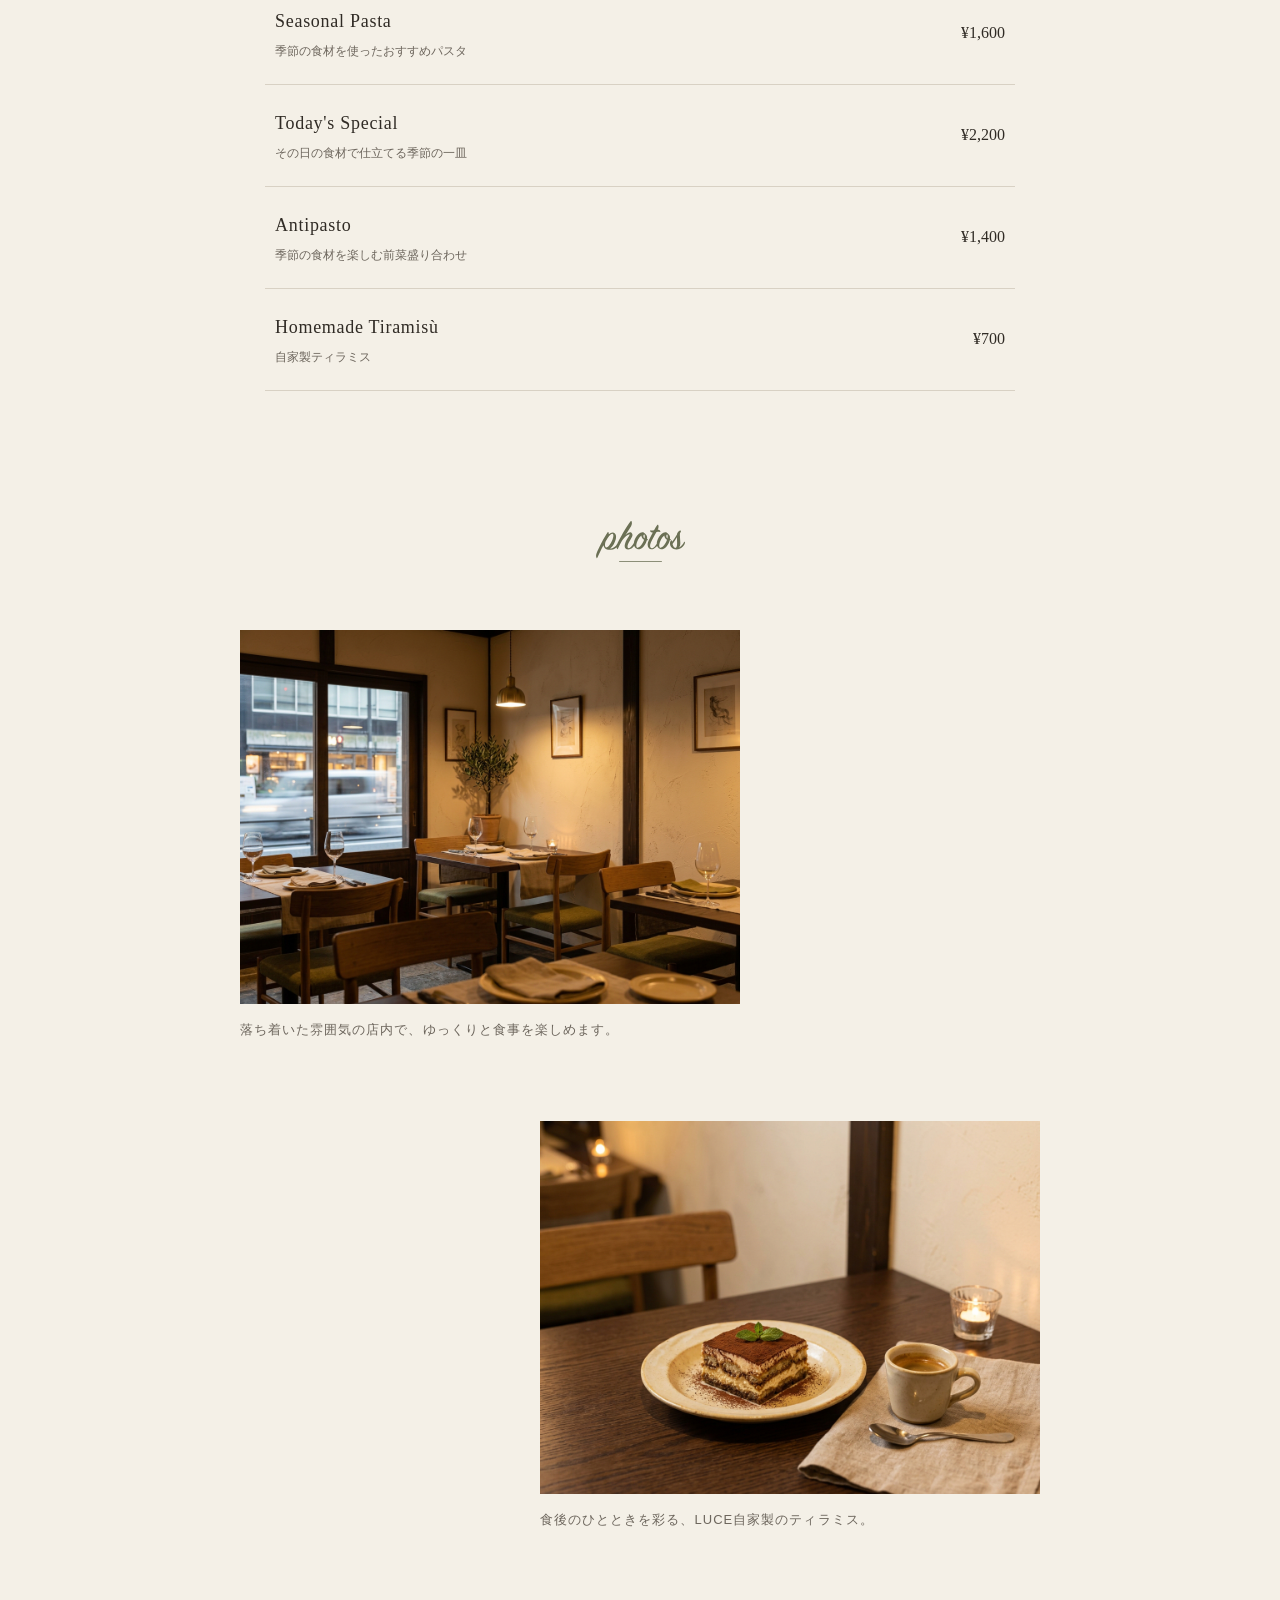
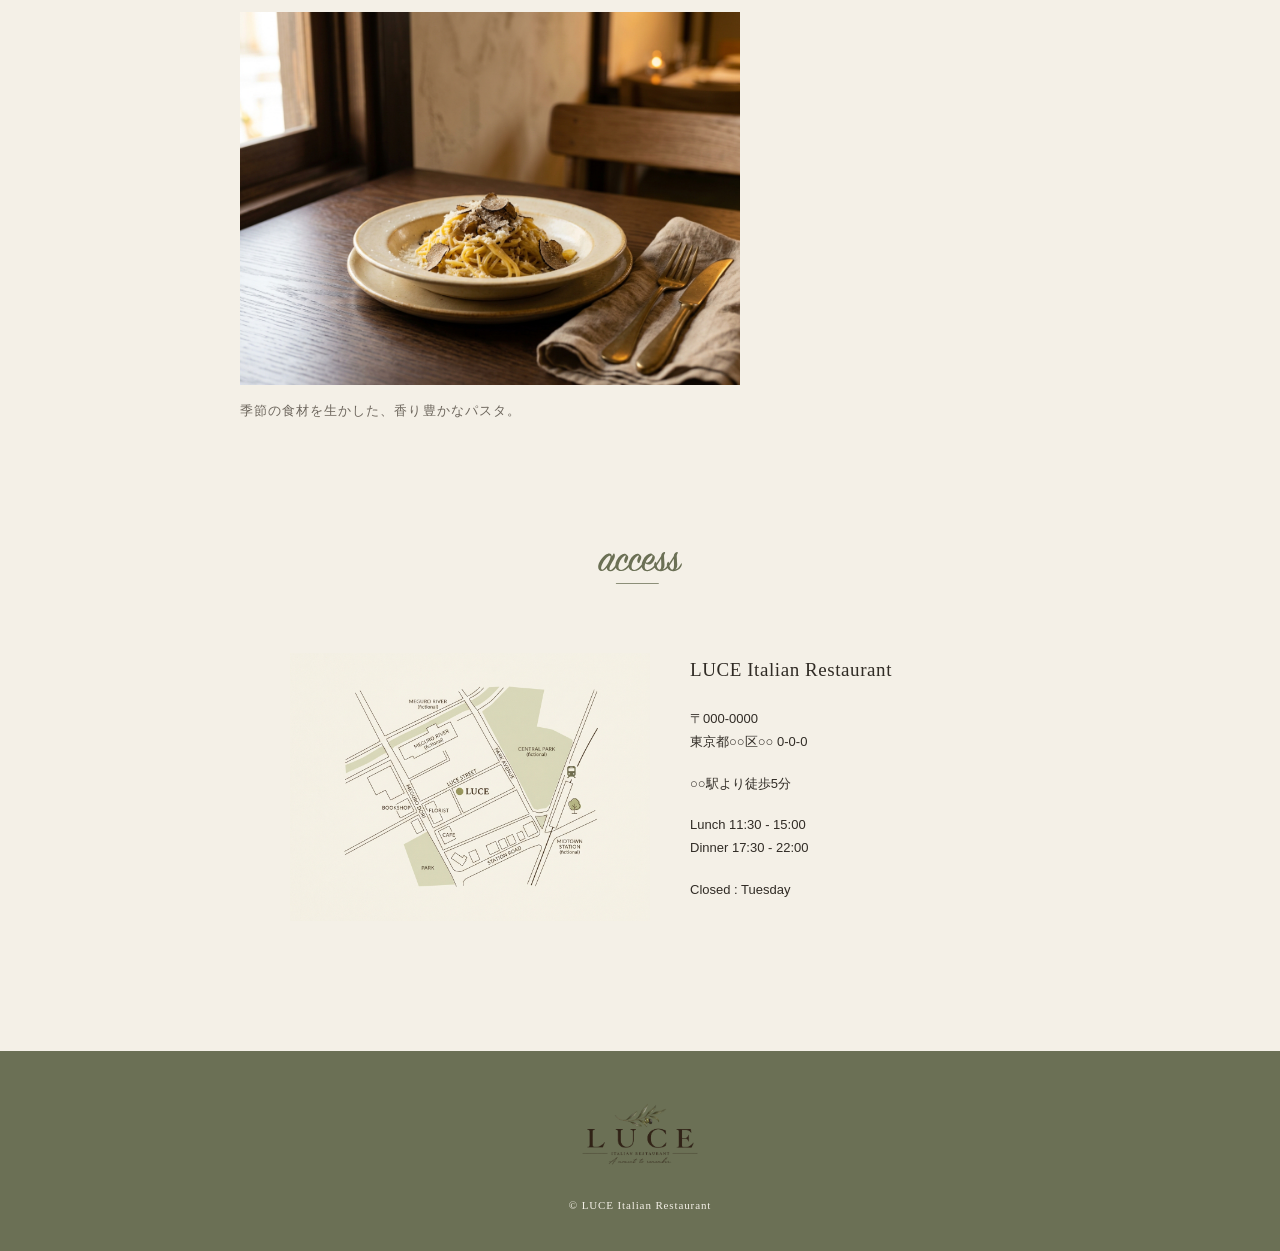
==== commit 0f60cd3d: "Update text in about section of index.html" ====
--- a/cornetto-custom/index.html
+++ b/cornetto-custom/index.html
@@ -46,7 +46,7 @@
       <div class="about-text">
 
         <p class="lead">
-          日常に、ひとさじのイタリア。
+          日常に、ちょっとした贅沢を。
         </p>
 
         <p>
@@ -203,4 +203,4 @@
 
 </body>
 
-</html>+</html>
